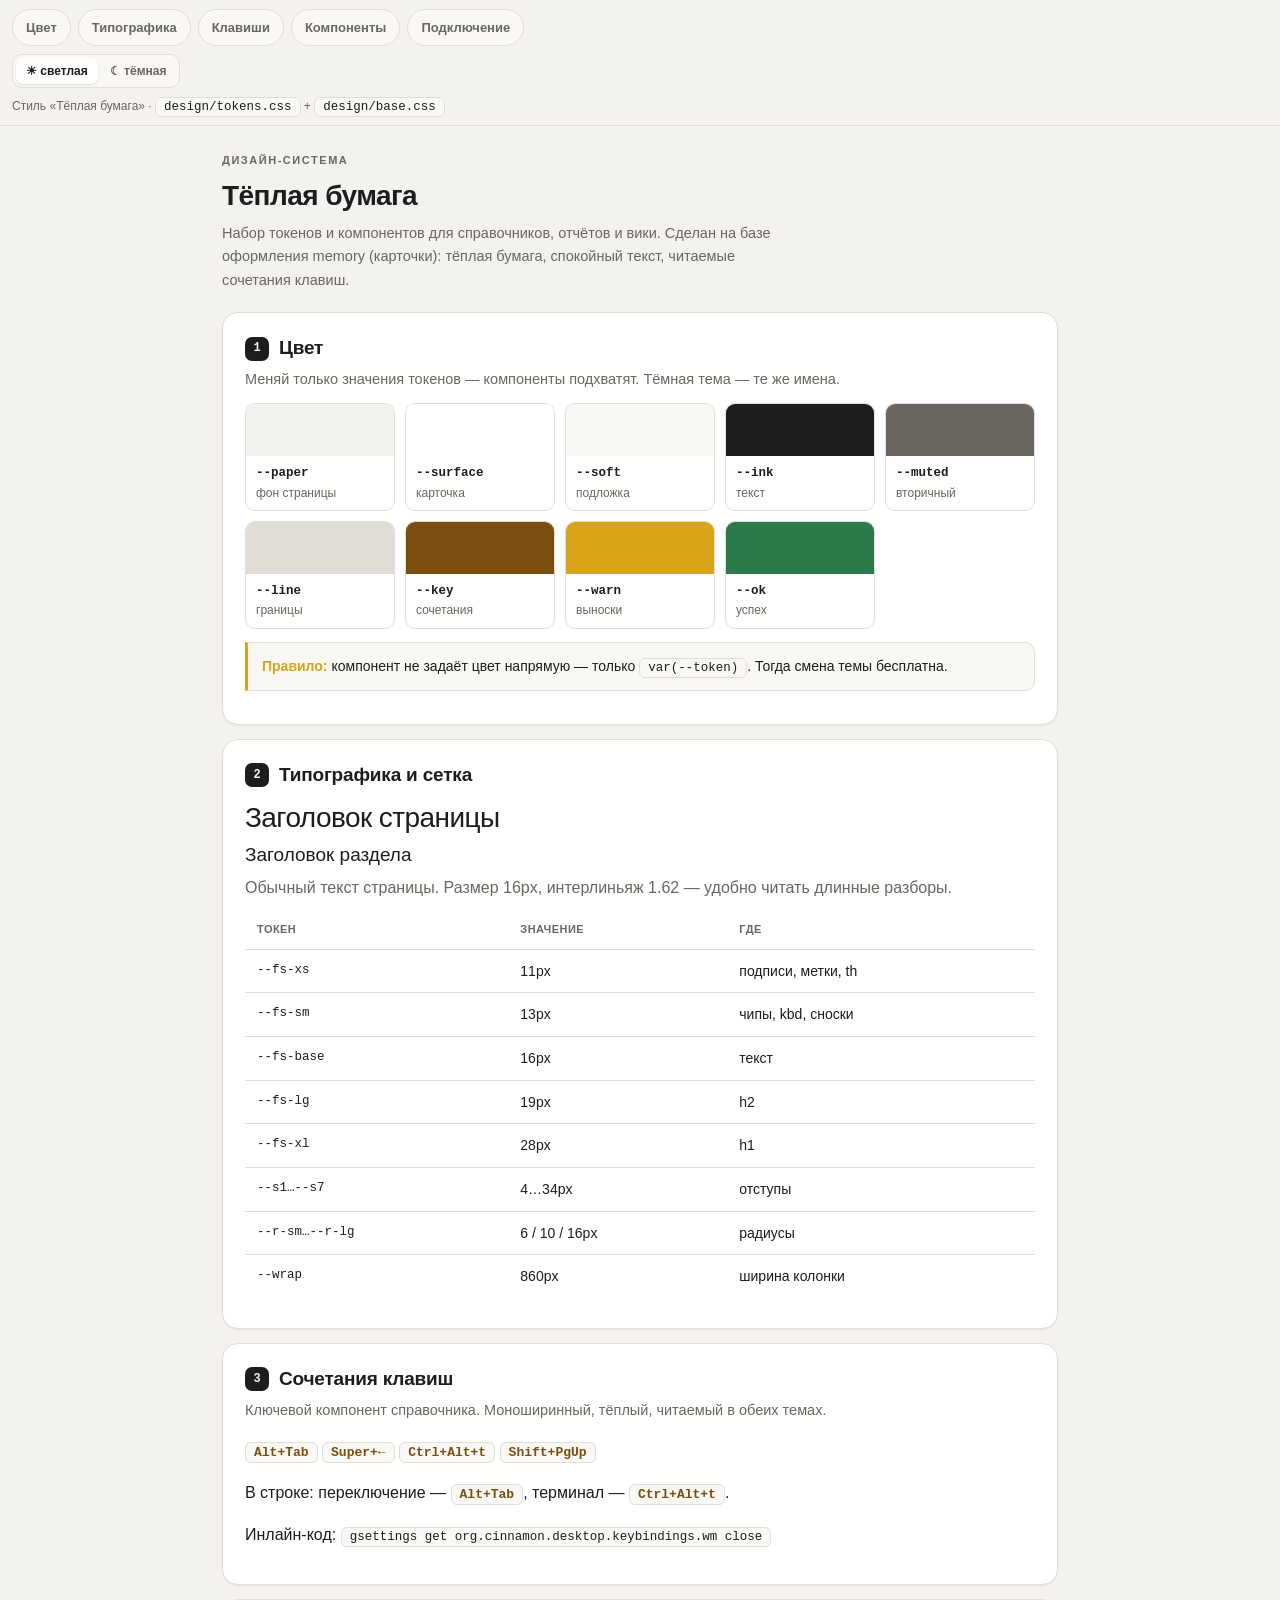
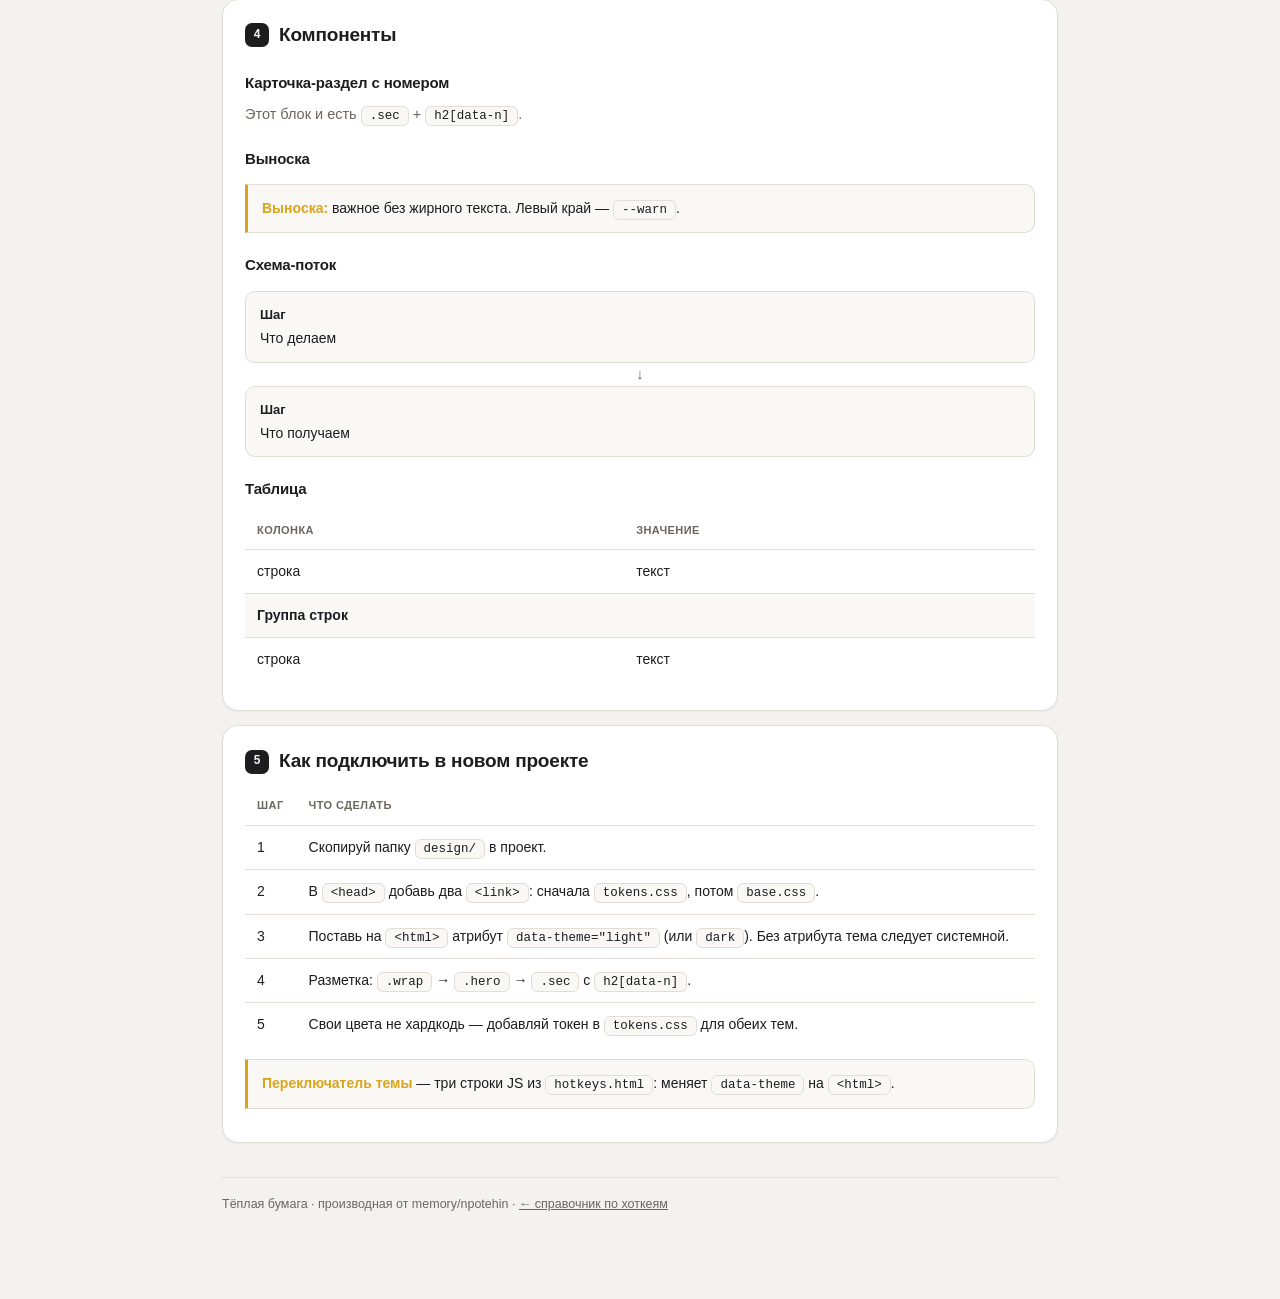
==== design/gallery.html @ ceaf1956 "Стиль «Тёплая бумага»: токены и компоненты, раздел «привязка к машине»" ====
<!DOCTYPE html>
<html lang="ru" data-theme="light">
<head>
<meta charset="utf-8">
<meta name="viewport" content="width=device-width, initial-scale=1, viewport-fit=cover">
<meta name="theme-color" content="#f4f2ee">
<title>Тёплая бумага · дизайн-токены</title>
<link rel="stylesheet" href="tokens.css">
<link rel="stylesheet" href="base.css">
<style>
  .swatches { display:grid; grid-template-columns:repeat(auto-fill,minmax(150px,1fr)); gap:10px; margin:12px 0; }
  .sw { border:1px solid var(--line); border-radius:var(--r-md); overflow:hidden; background:var(--surface); }
  .sw .chip-color { height:52px; }
  .sw .lab { padding:7px 10px; font-size:12px; color:var(--muted); }
  .sw .lab b { display:block; color:var(--ink); font-size:12.5px; font-family:var(--mono); }
  .doctable td:first-child { font-family:var(--mono); font-size:12.5px; white-space:nowrap; }
  .sample-h1 { font-size:var(--fs-xl); letter-spacing:var(--ls-tight); margin:0; }
  .sample-h2 { font-size:var(--fs-lg); margin:0; }
  .sample-p { color:var(--muted); margin:4px 0 0; }
</style>
</head>
<body>
<div class="bar">
  <div class="chips">
    <a class="chip" href="#c">Цвет</a><a class="chip" href="#t">Типографика</a>
    <a class="chip" href="#k">Клавиши</a><a class="chip" href="#comp">Компоненты</a>
    <a class="chip" href="#use">Подключение</a>
  </div>
  <div class="switches">
    <div class="seg" role="group" aria-label="Тема">
      <button data-t="light" aria-pressed="true">☀︎ светлая</button>
      <button data-t="dark" aria-pressed="false">☾ тёмная</button>
    </div>
  </div>
  <div class="hint">Стиль «Тёплая бумага» · <code>design/tokens.css</code> + <code>design/base.css</code></div>
</div>

<div class="wrap">
<div class="hero">
  <div class="k">Дизайн-система</div>
  <h1>Тёплая бумага</h1>
  <p>Набор токенов и компонентов для справочников, отчётов и вики. Сделан на базе оформления memory (карточки): тёплая бумага, спокойный текст, читаемые сочетания клавиш.</p>
</div>

<div class="sec" id="c">
  <h2 data-n="1">Цвет</h2>
  <p class="lead">Меняй только значения токенов — компоненты подхватят. Тёмная тема — те же имена.</p>
  <div class="swatches">
    <div class="sw"><div class="chip-color" style="background:var(--paper)"></div><div class="lab"><b>--paper</b>фон страницы</div></div>
    <div class="sw"><div class="chip-color" style="background:var(--surface)"></div><div class="lab"><b>--surface</b>карточка</div></div>
    <div class="sw"><div class="chip-color" style="background:var(--soft)"></div><div class="lab"><b>--soft</b>подложка</div></div>
    <div class="sw"><div class="chip-color" style="background:var(--ink)"></div><div class="lab"><b>--ink</b>текст</div></div>
    <div class="sw"><div class="chip-color" style="background:var(--muted)"></div><div class="lab"><b>--muted</b>вторичный</div></div>
    <div class="sw"><div class="chip-color" style="background:var(--line)"></div><div class="lab"><b>--line</b>границы</div></div>
    <div class="sw"><div class="chip-color" style="background:var(--key)"></div><div class="lab"><b>--key</b>сочетания</div></div>
    <div class="sw"><div class="chip-color" style="background:var(--warn)"></div><div class="lab"><b>--warn</b>выноски</div></div>
    <div class="sw"><div class="chip-color" style="background:var(--ok)"></div><div class="lab"><b>--ok</b>успех</div></div>
  </div>
  <div class="note"><b>Правило:</b> компонент не задаёт цвет напрямую — только <code>var(--token)</code>. Тогда смена темы бесплатна.</div>
</div>

<div class="sec" id="t">
  <h2 data-n="2">Типографика и сетка</h2>
  <p class="sample-h1">Заголовок страницы</p>
  <p class="sample-h2">Заголовок раздела</p>
  <p class="sample-p">Обычный текст страницы. Размер 16px, интерлиньяж 1.62 — удобно читать длинные разборы.</p>
  <table class="doctable">
    <tr><th>Токен</th><th>Значение</th><th>Где</th></tr>
    <tr><td>--fs-xs</td><td>11px</td><td>подписи, метки, th</td></tr>
    <tr><td>--fs-sm</td><td>13px</td><td>чипы, kbd, сноски</td></tr>
    <tr><td>--fs-base</td><td>16px</td><td>текст</td></tr>
    <tr><td>--fs-lg</td><td>19px</td><td>h2</td></tr>
    <tr><td>--fs-xl</td><td>28px</td><td>h1</td></tr>
    <tr><td>--s1…--s7</td><td>4…34px</td><td>отступы</td></tr>
    <tr><td>--r-sm…--r-lg</td><td>6 / 10 / 16px</td><td>радиусы</td></tr>
    <tr><td>--wrap</td><td>860px</td><td>ширина колонки</td></tr>
  </table>
</div>

<div class="sec" id="k">
  <h2 data-n="3">Сочетания клавиш</h2>
  <p class="lead">Ключевой компонент справочника. Моноширинный, тёплый, читаемый в обеих темах.</p>
  <p><span class="kbd">Alt+Tab</span> <span class="kbd">Super+←</span> <span class="kbd">Ctrl+Alt+t</span> <span class="kbd">Shift+PgUp</span></p>
  <p>В строке: переключение — <span class="kbd">Alt+Tab</span>, терминал — <span class="kbd">Ctrl+Alt+t</span>.</p>
  <p>Инлайн-код: <code>gsettings get org.cinnamon.desktop.keybindings.wm close</code></p>
</div>

<div class="sec" id="comp">
  <h2 data-n="4">Компоненты</h2>
  <h3>Карточка-раздел с номером</h3>
  <p class="lead">Этот блок и есть <code>.sec</code> + <code>h2[data-n]</code>.</p>
  <h3>Выноска</h3>
  <div class="note"><b>Выноска:</b> важное без жирного текста. Левый край — <code>--warn</code>.</div>
  <h3>Схема-поток</h3>
  <div class="flow">
    <div class="node"><b>Шаг</b>Что делаем</div>
    <div class="arrow">↓</div>
    <div class="node"><b>Шаг</b>Что получаем</div>
  </div>
  <h3>Таблица</h3>
  <table>
    <tr><th>Колонка</th><th>Значение</th></tr>
    <tr><td class="d">строка</td><td class="d">текст</td></tr>
    <tr class="group"><td colspan="2">Группа строк</td></tr>
    <tr><td class="d">строка</td><td class="d">текст</td></tr>
  </table>
</div>

<div class="sec" id="use">
  <h2 data-n="5">Как подключить в новом проекте</h2>
  <table>
    <tr><th>Шаг</th><th>Что сделать</th></tr>
    <tr><td class="d">1</td><td class="d">Скопируй папку <code>design/</code> в проект.</td></tr>
    <tr><td class="d">2</td><td class="d">В <code>&lt;head&gt;</code> добавь два <code>&lt;link&gt;</code>: сначала <code>tokens.css</code>, потом <code>base.css</code>.</td></tr>
    <tr><td class="d">3</td><td class="d">Поставь на <code>&lt;html&gt;</code> атрибут <code>data-theme="light"</code> (или <code>dark</code>). Без атрибута тема следует системной.</td></tr>
    <tr><td class="d">4</td><td class="d">Разметка: <code>.wrap</code> → <code>.hero</code> → <code>.sec</code> с <code>h2[data-n]</code>.</td></tr>
    <tr><td class="d">5</td><td class="d">Свои цвета не хардкодь — добавляй токен в <code>tokens.css</code> для обеих тем.</td></tr>
  </table>
  <div class="note"><b>Переключатель темы</b> — три строки JS из <code>hotkeys.html</code>: меняет <code>data-theme</code> на <code>&lt;html&gt;</code>.</div>
</div>

<div class="foot">Тёплая бумага · производная от memory/npotehin · <a href="../hotkeys.html">← справочник по хоткеям</a></div>
</div>

<script>
const root = document.documentElement;
function setTheme(t){
  root.dataset.theme = t;
  document.querySelectorAll('[data-t]').forEach(b =>
    b.setAttribute('aria-pressed', b.dataset.t === t));
}
document.querySelectorAll('[data-t]').forEach(b => b.onclick = () => setTheme(b.dataset.t));
setTheme('light');
</script>
</body>
</html>
---- design/tokens.css ----
/* =========================================================
   «Тёплая бумага» — дизайн-токены
   Производная от оформления memory/npotehin (styles/01-cards).
   Подключение: <link rel="stylesheet" href="design/tokens.css">
   Смена темы: data-theme="light" | "dark" на <html>,
   без атрибута — следует системной (prefers-color-scheme).
   ========================================================= */

:root {
  /* ---------- палитра: светлая ---------- */
  --paper:      #f4f2ee;   /* фон страницы */
  --surface:    #ffffff;   /* карточка */
  --soft:       #faf8f5;   /* мягкая подложка, kbd, note */
  --ink:        #1d1d1f;   /* основной текст */
  --muted:      #6b665f;   /* вторичный текст */
  --line:       #e2ded7;   /* границы */
  --accent:     #1d1d1f;   /* активный бейдж, заливка */
  --accent-ink: #f4f2ee;   /* текст на accent */
  --key:        #7a4e0f;   /* сочетания клавиш */
  --warn:       #d9a41a;   /* выноски */
  --ok:         #2b7a4b;   /* успех */

  /* ---------- типографика ---------- */
  --font: -apple-system, BlinkMacSystemFont, "SF Pro Text", "Segoe UI", Roboto, Arial, sans-serif;
  --mono: ui-monospace, "SF Mono", "Cascadia Code", Consolas, monospace;
  --fs-xs:   11px;
  --fs-sm:   13px;
  --fs-base: 16px;
  --fs-lg:   19px;
  --fs-xl:   28px;
  --lh:      1.62;
  --ls-tight:-.02em;
  --ls-caps: .14em;

  /* ---------- шаг сетки ---------- */
  --s1: 4px;  --s2: 8px;  --s3: 12px; --s4: 16px;
  --s5: 20px; --s6: 26px; --s7: 34px;

  /* ---------- радиусы ---------- */
  --r-sm: 6px; --r-md: 10px; --r-lg: 16px; --r-pill: 999px;

  /* ---------- тени ---------- */
  --shadow: 0 1px 2px rgba(0,0,0,.05);

  /* ---------- раскладка ---------- */
  --wrap: 860px;
}

/* ---------- палитра: тёмная ---------- */
[data-theme="dark"] {
  --paper:      #0f0f10;
  --surface:    #1c1c1e;
  --soft:       #242426;
  --ink:        #f2f2f7;
  --muted:      #98989f;
  --line:       #333333;
  --accent:     #f2f2f7;
  --accent-ink: #0f0f10;
  --key:        #e0b446;
  --warn:       #e0b446;
  --ok:         #4aa06a;
  --shadow:     none;
}

/* ---------- авто-тема: следует системе, если тема не задана вручную ---------- */
@media (prefers-color-scheme: dark) {
  :root:not([data-theme="light"]):not([data-theme="dark"]) {
    --paper:      #0f0f10;
    --surface:    #1c1c1e;
    --soft:       #242426;
    --ink:        #f2f2f7;
    --muted:      #98989f;
    --line:       #333333;
    --accent:     #f2f2f7;
    --accent-ink: #0f0f10;
    --key:        #e0b446;
    --warn:       #e0b446;
    --ok:         #4aa06a;
    --shadow:     none;
  }
}

@media print {
  :root { --paper: #fff; --surface: #fff; --soft: #faf8f5; --ink: #000; }
}
---- design/base.css ----
/* =========================================================
   «Тёплая бумага» — компоненты
   Только токены из tokens.css, без «магических» чисел цвета.
   ========================================================= */

*, *::before, *::after { box-sizing: border-box; -webkit-tap-highlight-color: transparent; }
html, body { margin: 0; padding: 0; }

body {
  font-family: var(--font);
  color: var(--ink);
  background: var(--paper);
  font-size: var(--fs-base);
  line-height: var(--lh);
  -webkit-text-size-adjust: 100%;
}

.wrap { max-width: var(--wrap); margin: 0 auto; padding: 0 var(--s3) 90px; }

/* ---------- липкая шапка ---------- */
.bar {
  position: sticky; top: 0; z-index: 50;
  background: var(--paper);
  border-bottom: 1px solid var(--line);
}
.chips {
  display: flex; gap: 7px; overflow-x: auto;
  padding: 9px var(--s3) var(--s2);
  scrollbar-width: none; -webkit-overflow-scrolling: touch;
}
.chips::-webkit-scrollbar { display: none; }
.chip {
  flex: 0 0 auto; padding: 7px 13px;
  border-radius: var(--r-pill);
  background: var(--soft); border: 1px solid var(--line);
  color: var(--muted); font-size: var(--fs-sm); font-weight: 600;
  text-decoration: none; white-space: nowrap;
}
.chip:hover { color: var(--ink); }
.chip:active { background: var(--surface); }

.switches {
  display: flex; gap: var(--s2); align-items: center;
  padding: 0 var(--s3) 9px;
}
.seg {
  display: flex; background: var(--soft);
  border: 1px solid var(--line); border-radius: var(--r-md);
  padding: 3px; gap: 2px;
}
.seg button {
  border: 0; background: transparent; color: var(--muted);
  font-size: 12px; font-weight: 600; padding: 6px 10px;
  border-radius: 7px; font-family: inherit; cursor: pointer;
}
.seg button[aria-pressed="true"] {
  background: var(--surface); color: var(--ink);
  box-shadow: 0 1px 2px rgba(0,0,0,.12);
}
.bar .hint {
  padding: 0 var(--s3) var(--s2);
  font-size: 12px; color: var(--muted);
}

/* ---------- заголовок страницы ---------- */
.hero { padding: var(--s6) 0 6px; }
.hero .k {
  font-size: var(--fs-xs); letter-spacing: var(--ls-caps);
  text-transform: uppercase; color: var(--muted); font-weight: 600;
}
.hero h1 {
  font-size: var(--fs-xl); line-height: 1.2; margin: 9px 0 0;
  letter-spacing: var(--ls-tight);
}
.hero p { color: var(--muted); font-size: 14.5px; margin: 9px 0 0; max-width: 72ch; }
.meta { display: flex; gap: var(--s2); flex-wrap: wrap; margin-top: var(--s4); }
.meta span {
  font-size: 12px; background: var(--soft);
  border: 1px solid var(--line); border-radius: var(--r-pill);
  padding: 4px 12px; color: var(--muted); font-weight: 600;
}
.meta b { color: var(--ink); font-weight: 700; font-family: var(--mono); }

/* ---------- карточка-раздел ---------- */
.sec {
  background: var(--surface); border: 1px solid var(--line);
  border-radius: var(--r-lg); padding: var(--s5) 22px;
  margin: 14px 0; box-shadow: var(--shadow);
  scroll-margin-top: 74px;
}
h2 {
  font-size: var(--fs-lg); margin: 0 0 var(--s1);
  letter-spacing: -.01em; display: flex; align-items: center; gap: 10px;
}
h2::before {
  content: attr(data-n);
  font-size: 12px; background: var(--accent); color: var(--accent-ink);
  width: 24px; height: 24px; border-radius: 7px;
  display: inline-flex; align-items: center; justify-content: center;
  flex: 0 0 24px; font-weight: 700; font-family: var(--mono);
}
h2 .tag {
  margin-left: auto; font-size: var(--fs-xs); letter-spacing: .1em;
  text-transform: uppercase; color: var(--muted);
  border: 1px solid var(--line); border-radius: var(--r-pill);
  padding: 3px 10px; font-weight: 600;
}
h3 { font-size: 15px; margin: var(--s5) 0 var(--s2); letter-spacing: -.01em; }
p.lead { color: var(--muted); font-size: 14.5px; margin: 0 0 var(--s3); }

/* ---------- таблицы ---------- */
table { width: 100%; border-collapse: collapse; margin: 10px 0; font-size: 14px; }
th, td { padding: 10px 12px; text-align: left; border-bottom: 1px solid var(--line); vertical-align: top; }
th {
  font-size: var(--fs-xs); text-transform: uppercase;
  letter-spacing: .04em; color: var(--muted); font-weight: 650;
}
tr:last-child td { border-bottom: none; }
td.d { color: var(--ink); }
tr.group td { background: var(--soft); font-weight: 700; color: var(--ink); }

/* ---------- сочетания клавиш ---------- */
.kbd {
  font-family: var(--mono); font-size: var(--fs-sm); font-weight: 650;
  color: var(--key); background: var(--soft);
  border: 1px solid var(--line); border-radius: var(--r-sm);
  padding: 2px 8px; white-space: nowrap;
}
code {
  font-family: var(--mono); font-size: 12.5px; color: var(--ink);
  background: var(--soft); border: 1px solid var(--line);
  border-radius: var(--r-sm); padding: 2px 8px;
  overflow-wrap: anywhere;
}

/* ---------- схема-поток ---------- */
.flow { display: flex; flex-direction: column; gap: 0; margin: 14px 0; }
.node {
  background: var(--soft); border: 1px solid var(--line);
  border-radius: var(--r-md); padding: var(--s3) 14px; font-size: 14px;
}
.node b { display: block; font-size: var(--fs-sm); margin-bottom: 2px; }
.arrow { text-align: center; color: var(--muted); font-size: 15px; line-height: 1.1; padding: 3px 0; }

/* ---------- выноска ---------- */
.note {
  background: var(--soft); border: 1px solid var(--line);
  border-left: 3px solid var(--warn);
  border-radius: 0 var(--r-md) var(--r-md) 0;
  padding: var(--s3) 14px; font-size: 14px;
  margin: 13px 0; color: var(--ink);
}
.note b { color: var(--warn); }

/* ---------- списки, подвал ---------- */
ul, ol { padding-left: var(--s5); margin: var(--s2) 0; }
li { margin: var(--s1) 0; }
.foot {
  margin-top: var(--s7); padding-top: var(--s4);
  border-top: 1px solid var(--line);
  color: var(--muted); font-size: 12.5px;
}
.foot a { color: inherit; }

a { color: inherit; }

@media (max-width: 420px) {
  body { font-size: 15.5px; }
  .hero h1 { font-size: 23px; }
  .sec { padding: var(--s5) var(--s4); }
}

@media (prefers-reduced-motion: reduce) {
  html { scroll-behavior: auto; }
}
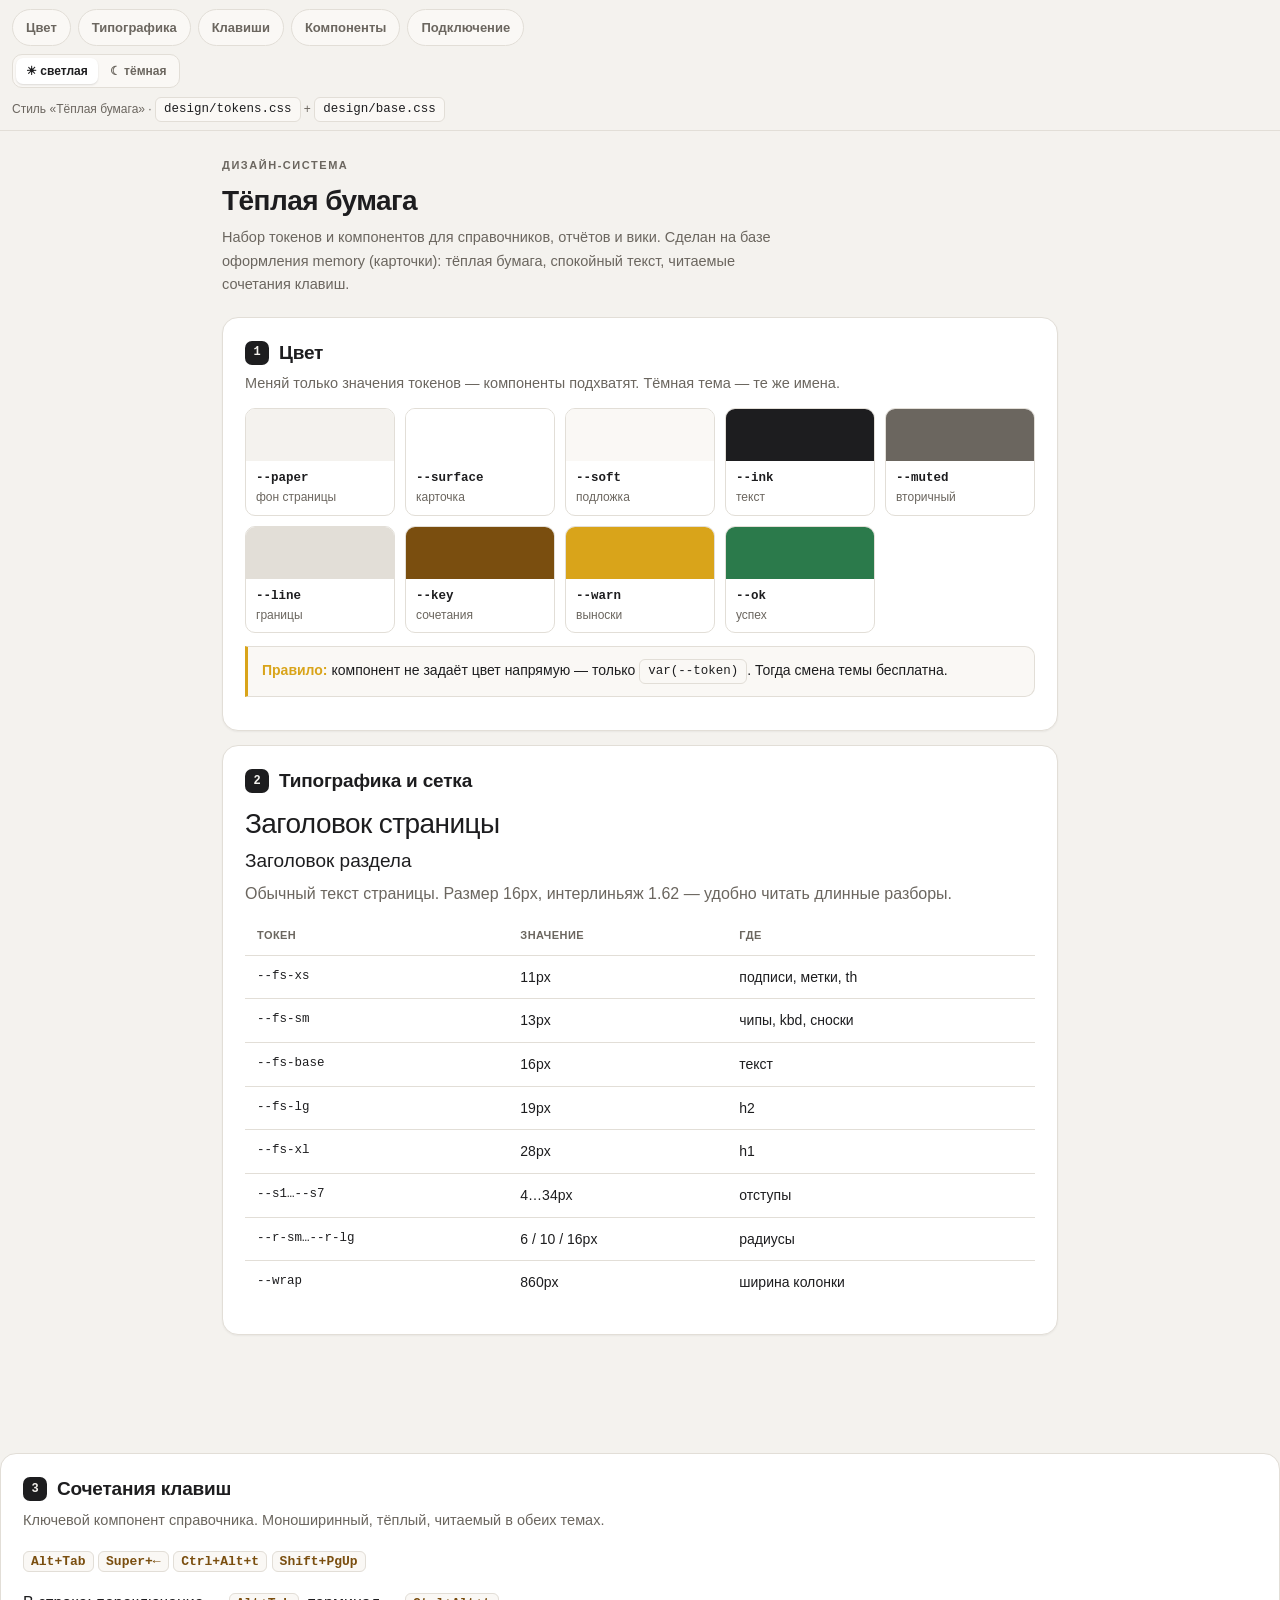
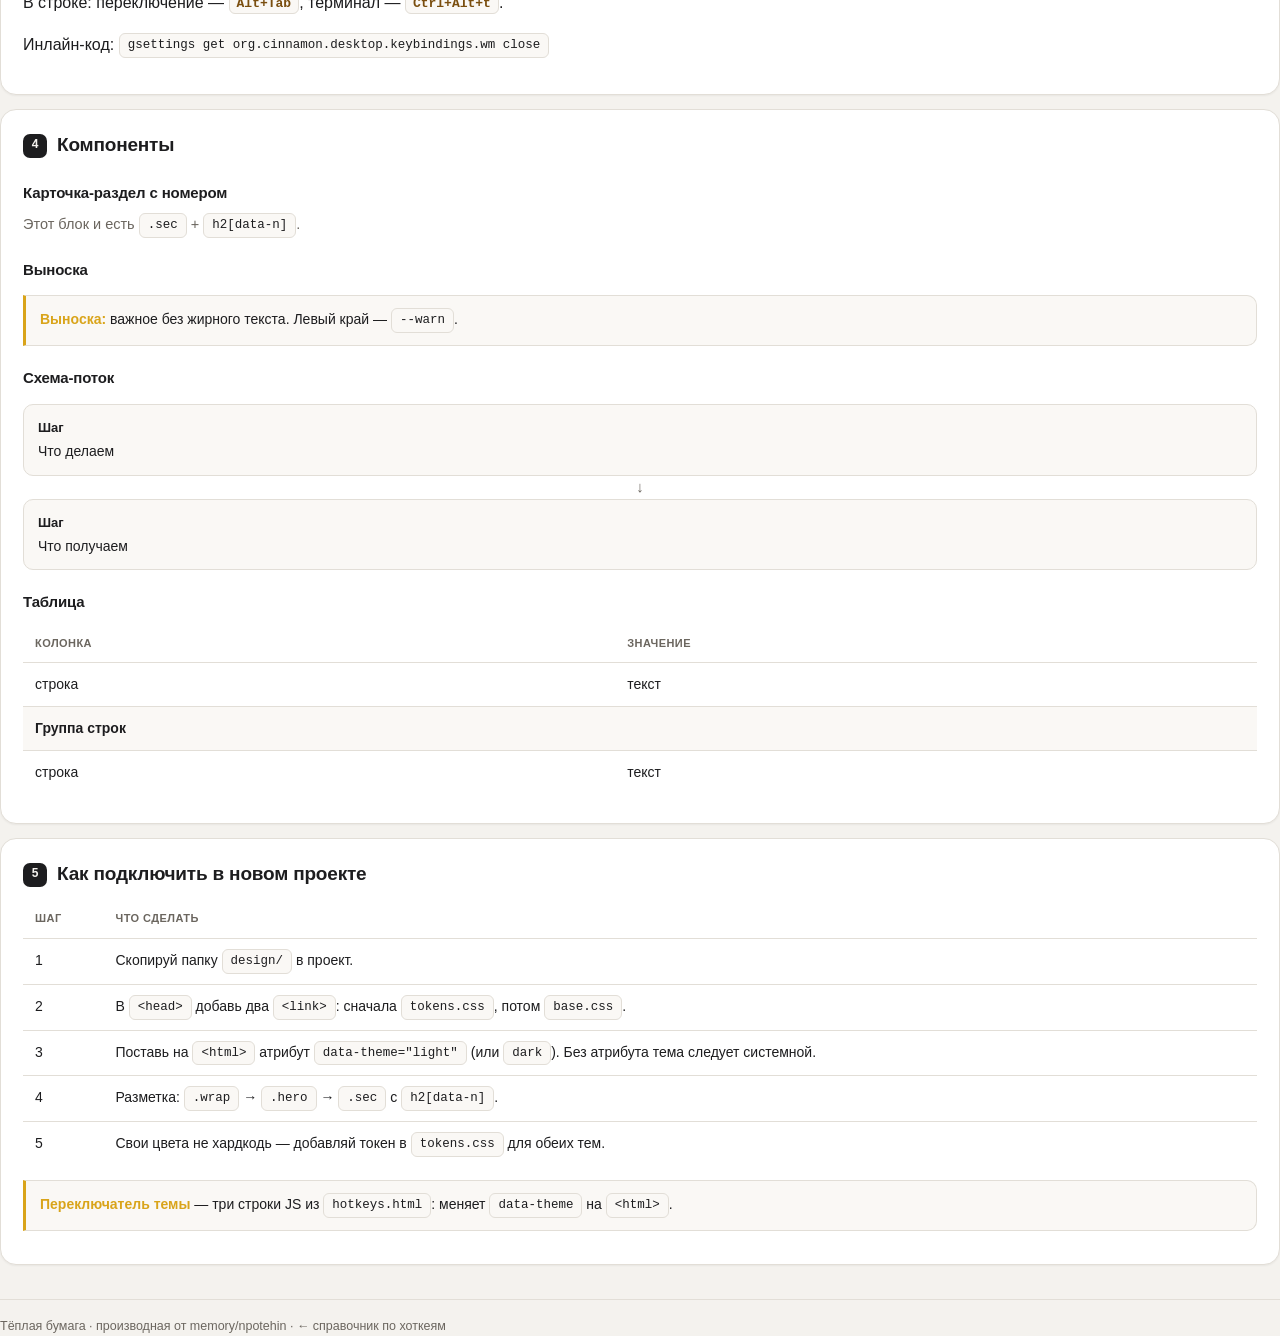
==== commit f0a83748: "Фикс вёрстки: плашки не рвутся при переносе, таблицы скроллятся на узком экране" ====
--- a/design/gallery.html
+++ b/design/gallery.html
@@ -74,7 +74,7 @@
     <tr><td>--s1…--s7</td><td>4…34px</td><td>отступы</td></tr>
     <tr><td>--r-sm…--r-lg</td><td>6 / 10 / 16px</td><td>радиусы</td></tr>
     <tr><td>--wrap</td><td>860px</td><td>ширина колонки</td></tr>
-  </table>
+  </table></div>
 </div>
 
 <div class="sec" id="k">
@@ -98,24 +98,24 @@
     <div class="node"><b>Шаг</b>Что получаем</div>
   </div>
   <h3>Таблица</h3>
-  <table>
+  <div class="tablewrap"><table>
     <tr><th>Колонка</th><th>Значение</th></tr>
     <tr><td class="d">строка</td><td class="d">текст</td></tr>
     <tr class="group"><td colspan="2">Группа строк</td></tr>
     <tr><td class="d">строка</td><td class="d">текст</td></tr>
-  </table>
+  </table></div>
 </div>
 
 <div class="sec" id="use">
   <h2 data-n="5">Как подключить в новом проекте</h2>
-  <table>
+  <div class="tablewrap"><table>
     <tr><th>Шаг</th><th>Что сделать</th></tr>
     <tr><td class="d">1</td><td class="d">Скопируй папку <code>design/</code> в проект.</td></tr>
     <tr><td class="d">2</td><td class="d">В <code>&lt;head&gt;</code> добавь два <code>&lt;link&gt;</code>: сначала <code>tokens.css</code>, потом <code>base.css</code>.</td></tr>
     <tr><td class="d">3</td><td class="d">Поставь на <code>&lt;html&gt;</code> атрибут <code>data-theme="light"</code> (или <code>dark</code>). Без атрибута тема следует системной.</td></tr>
     <tr><td class="d">4</td><td class="d">Разметка: <code>.wrap</code> → <code>.hero</code> → <code>.sec</code> с <code>h2[data-n]</code>.</td></tr>
     <tr><td class="d">5</td><td class="d">Свои цвета не хардкодь — добавляй токен в <code>tokens.css</code> для обеих тем.</td></tr>
-  </table>
+  </table></div>
   <div class="note"><b>Переключатель темы</b> — три строки JS из <code>hotkeys.html</code>: меняет <code>data-theme</code> на <code>&lt;html&gt;</code>.</div>
 </div>
 
--- a/design/base.css
+++ b/design/base.css
@@ -91,6 +91,7 @@
 h2 {
   font-size: var(--fs-lg); margin: 0 0 var(--s1);
   letter-spacing: -.01em; display: flex; align-items: center; gap: 10px;
+  flex-wrap: wrap;
 }
 h2::before {
   content: attr(data-n);
@@ -109,6 +110,8 @@
 p.lead { color: var(--muted); font-size: 14.5px; margin: 0 0 var(--s3); }
 
 /* ---------- таблицы ---------- */
+.tablewrap { overflow-x: auto; -webkit-overflow-scrolling: touch; margin: 10px 0; }
+.tablewrap table { margin: 0; }
 table { width: 100%; border-collapse: collapse; margin: 10px 0; font-size: 14px; }
 th, td { padding: 10px 12px; text-align: left; border-bottom: 1px solid var(--line); vertical-align: top; }
 th {
@@ -121,15 +124,23 @@
 
 /* ---------- сочетания клавиш ---------- */
 .kbd {
-  font-family: var(--mono); font-size: var(--fs-sm); font-weight: 650;
+  font-family: var(--mono), "DejaVu Sans", sans-serif;
+  font-size: var(--fs-sm); font-weight: 650;
   color: var(--key); background: var(--soft);
   border: 1px solid var(--line); border-radius: var(--r-sm);
-  padding: 2px 8px; white-space: nowrap;
-}
+  padding: 2px 7px; white-space: nowrap;
+  vertical-align: middle; line-height: 1.45;
+}
+/* inline-block: длинная команда переносится ВНУТРИ плашки,
+   рамка и фон остаются вокруг всех строк */
 code {
+  display: inline-block;
+  max-width: 100%;
+  vertical-align: middle;
   font-family: var(--mono); font-size: 12.5px; color: var(--ink);
   background: var(--soft); border: 1px solid var(--line);
   border-radius: var(--r-sm); padding: 2px 8px;
+  line-height: 1.5;
   overflow-wrap: anywhere;
 }
 
@@ -160,9 +171,28 @@
   border-top: 1px solid var(--line);
   color: var(--muted); font-size: 12.5px;
 }
-.foot a { color: inherit; }
-
-a { color: inherit; }
+.foot a { color: inherit; text-decoration: none; }
+.foot a:hover { text-decoration: underline; }
+
+a {
+  color: var(--key);
+  text-decoration: underline;
+  text-decoration-thickness: 1px;
+  text-underline-offset: 2px;
+}
+a:hover { text-decoration-thickness: 2px; }
+.chip { text-decoration: none; }
+
+@media (max-width: 560px) {
+  .bar .hint { display: none; }
+  .sec h2 .tag { margin-left: 0; }
+  .tablewrap table { min-width: 520px; }
+  .tablewrap::after {
+    content: "→ таблица прокручивается вбок";
+    display: block; font-size: 11px; color: var(--muted);
+    padding: 4px 2px 0;
+  }
+}
 
 @media (max-width: 420px) {
   body { font-size: 15.5px; }
